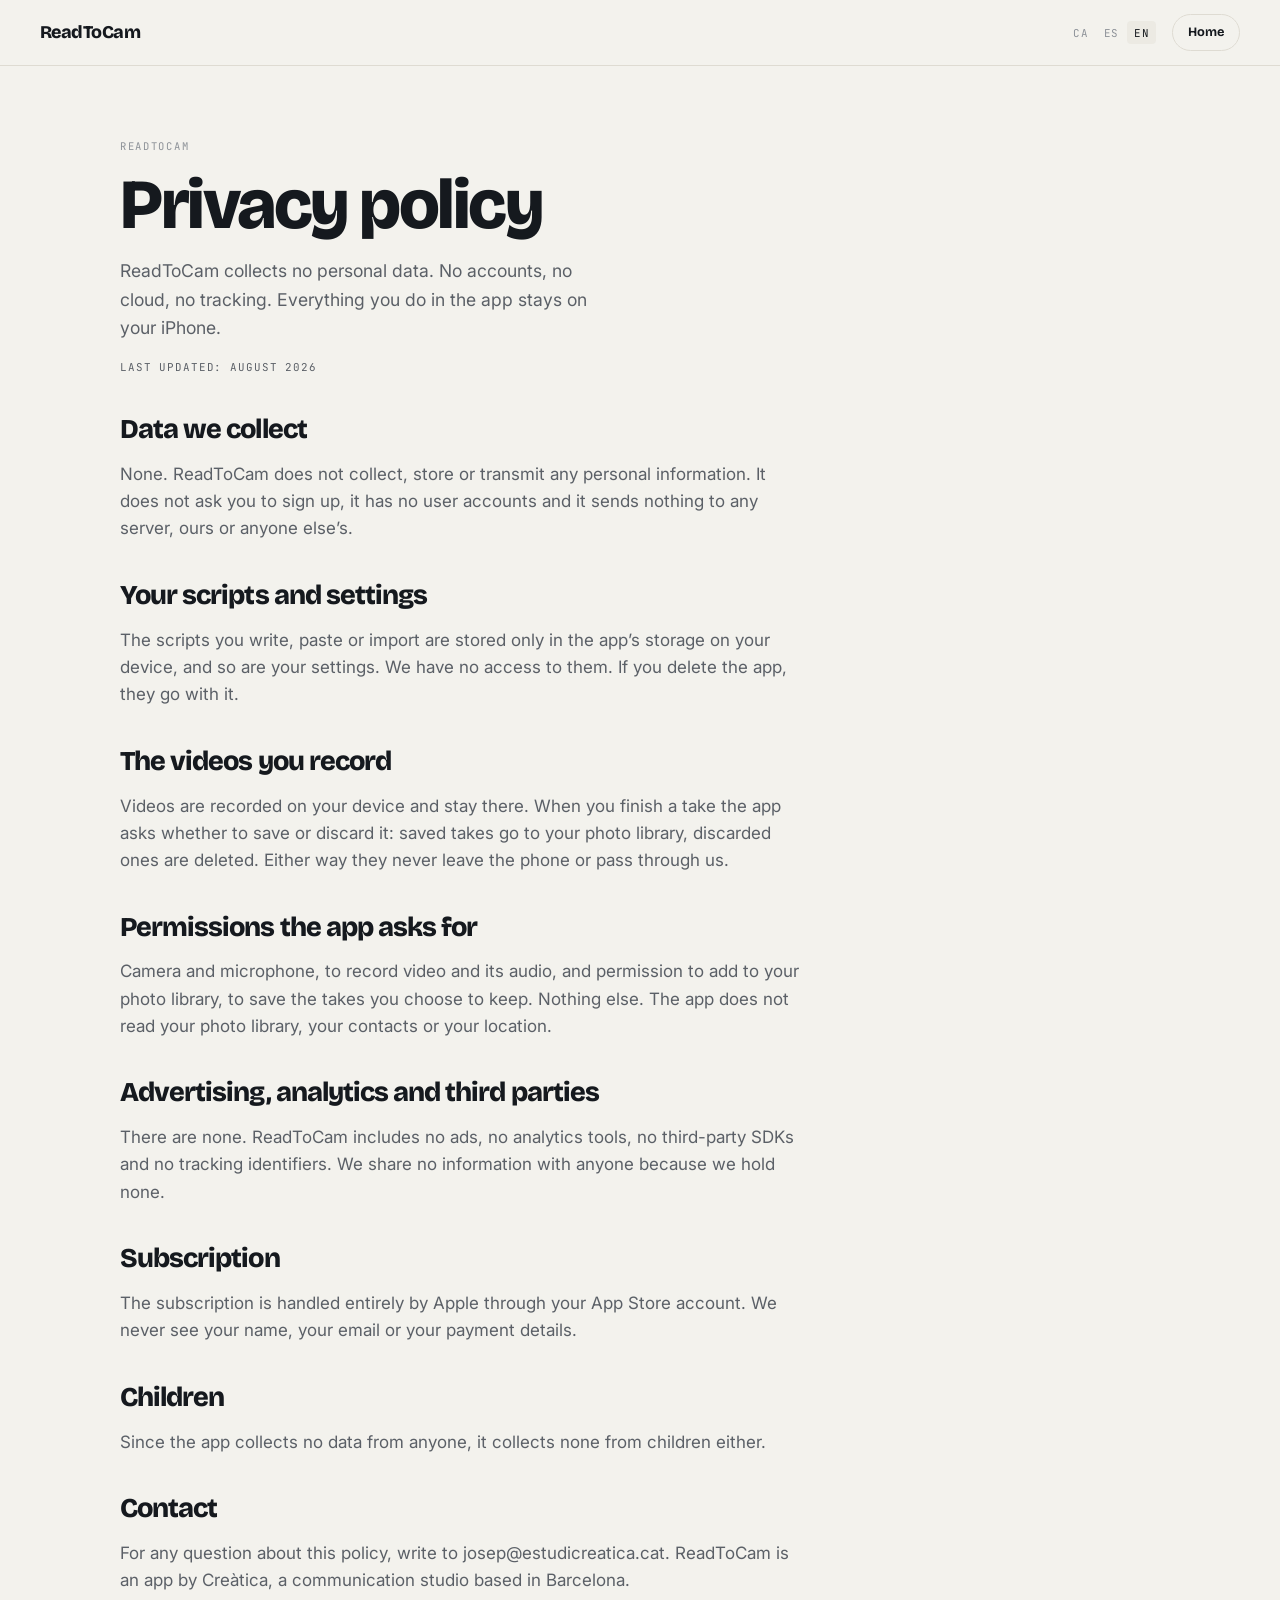
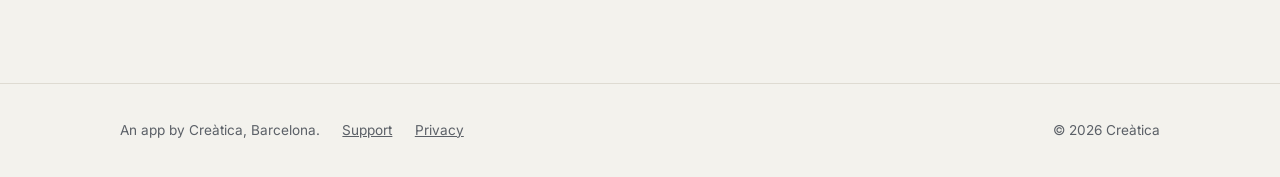
==== privacy.html @ 71de91f3 "Web comercial de ReadToCam Lloc estàtic sense build: portada, suport i privadesa, en anglès, català " ====
<!DOCTYPE html>
<html lang="en">
<head>
<meta charset="utf-8">
<meta name="viewport" content="width=device-width, initial-scale=1">
<title>ReadToCam — Privacy policy</title>
<meta name="description" content="ReadToCam collects no personal data. No accounts, no cloud, no tracking.">
<link rel="preconnect" href="https://fonts.googleapis.com">
<link rel="preconnect" href="https://fonts.gstatic.com" crossorigin>
<link href="https://fonts.googleapis.com/css2?family=Bricolage+Grotesque:opsz,wght@12..96,700;12..96,800&family=Inter:wght@400;600&family=JetBrains+Mono:wght@400;500&display=swap" rel="stylesheet">
<link rel="stylesheet" href="css/style.css">
</head>
<body>

<nav class="nav">
  <a class="brand" href="index.html">ReadToCam</a>
  <div class="langs">
    <button class="lang" data-lang="ca" aria-pressed="false">CA</button>
    <button class="lang" data-lang="es" aria-pressed="false">ES</button>
    <button class="lang" data-lang="en" aria-pressed="true">EN</button>
  </div>
  <a class="btn btn--sm btn--ghost" href="index.html" data-i18n="foot.home">Home</a>
</nav>

<section class="doc">
  <div class="wrap">
    <span class="eyebrow" data-i18n="pri.eyebrow">ReadToCam</span>
    <h1 data-i18n="pri.title">Privacy policy</h1>
    <p class="lede" data-i18n="pri.lede">ReadToCam collects no personal data.</p>
    <p class="terms" data-i18n="pri.updated">Last updated: August 2026</p>

    <h2 data-i18n="pri.s1.t">Section 1</h2>
    <p data-i18n="pri.s1.b">Body 1</p>
    <h2 data-i18n="pri.s2.t">Section 2</h2>
    <p data-i18n="pri.s2.b">Body 2</p>
    <h2 data-i18n="pri.s3.t">Section 3</h2>
    <p data-i18n="pri.s3.b">Body 3</p>
    <h2 data-i18n="pri.s4.t">Section 4</h2>
    <p data-i18n="pri.s4.b">Body 4</p>
    <h2 data-i18n="pri.s5.t">Section 5</h2>
    <p data-i18n="pri.s5.b">Body 5</p>
    <h2 data-i18n="pri.s6.t">Section 6</h2>
    <p data-i18n="pri.s6.b">Body 6</p>
    <h2 data-i18n="pri.s7.t">Section 7</h2>
    <p data-i18n="pri.s7.b">Body 7</p>
    <h2 data-i18n="pri.s8.t">Section 8</h2>
    <p data-i18n="pri.s8.b">Body 8</p>
  </div>
</section>

<footer>
  <div class="wrap foot">
    <span data-i18n="foot.made">An app by Creàtica, Barcelona.</span>
    <a href="support.html" data-i18n="foot.support">Support</a>
    <a href="privacy.html" data-i18n="foot.privacy">Privacy</a>
    <span class="sep">© 2026 Creàtica</span>
  </div>
</footer>

<script src="js/i18n.js"></script>
</body>
</html>
---- css/style.css ----
/* ReadToCam — paper clar, tinta fosca, un sol accent lima.
   La franja fosca queda només a la pantalla del telèfon i al bloc de
   privadesa: el que ha de brillar és l'app, no la pàgina. */

:root {
  --paper: #f3f2ed;
  --paper-2: #eceae3;
  --ink: #15191e;
  --ink-soft: #5b6067;
  --ink-faint: #8d9298;
  --lime: #c6f24a;
  --lime-deep: #8fae2a;
  --rule: #dedbd2;
  --dark: #15191e;

  --display: "Bricolage Grotesque", "Helvetica Neue", Arial, sans-serif;
  --body: "Inter", -apple-system, BlinkMacSystemFont, "Helvetica Neue", Arial, sans-serif;
  --mono: "JetBrains Mono", ui-monospace, SFMono-Regular, Menlo, monospace;

  --measure: 62ch;
  --pad: clamp(1.15rem, 5vw, 2.5rem);
}

* { box-sizing: border-box; }

html { scroll-behavior: smooth; }
@media (prefers-reduced-motion: reduce) {
  html { scroll-behavior: auto; }
  *, *::before, *::after { animation-duration: .001ms !important; transition-duration: .001ms !important; }
}

body {
  margin: 0;
  background: var(--paper);
  color: var(--ink);
  font-family: var(--body);
  font-size: 17px;
  line-height: 1.6;
  -webkit-font-smoothing: antialiased;
}

.wrap { max-width: 1120px; margin: 0 auto; padding-inline: var(--pad); }

/* ---------- capçalera ---------- */

.nav {
  position: sticky; top: 0; z-index: 20;
  display: flex; align-items: center; gap: 1rem;
  padding: .85rem var(--pad);
  background: color-mix(in srgb, var(--paper) 88%, transparent);
  backdrop-filter: blur(10px);
  border-bottom: 1px solid var(--rule);
}
.brand {
  font-family: var(--display);
  font-weight: 800; font-size: 1.12rem; letter-spacing: -.03em;
  color: var(--ink); text-decoration: none; margin-right: auto;
}
.langs { display: flex; align-items: center; gap: .1rem; }
.lang {
  font-family: var(--mono); font-size: .68rem; letter-spacing: .06em;
  text-transform: uppercase; background: none; border: 0; cursor: pointer;
  color: var(--ink-faint); padding: .3rem .42rem; border-radius: 4px;
}
.lang[aria-pressed="true"] { color: var(--ink); background: var(--paper-2); }

/* ---------- botons ---------- */

.btn {
  display: inline-flex; align-items: center; gap: .5rem;
  font-family: var(--display); font-weight: 700; font-size: .95rem;
  letter-spacing: -.01em; text-decoration: none;
  padding: .72rem 1.25rem; border-radius: 999px;
  background: var(--lime); color: var(--ink);
  border: 1px solid color-mix(in srgb, var(--lime) 70%, var(--ink));
  transition: transform .15s ease, box-shadow .15s ease;
}
.btn:hover { transform: translateY(-1px); box-shadow: 0 6px 18px rgba(21,25,30,.14); }
.btn--sm { font-size: .8rem; padding: .48rem .95rem; }
.btn--ghost { background: transparent; border-color: var(--rule); }

a { color: var(--ink); }
a:focus-visible, button:focus-visible {
  outline: 2px solid var(--lime-deep); outline-offset: 3px; border-radius: 4px;
}

/* ---------- tipografia ---------- */

h1, h2, h3 { font-family: var(--display); letter-spacing: -.035em; text-wrap: balance; margin: 0; }
h1 { font-size: clamp(2.5rem, 7.5vw, 4.4rem); line-height: .98; font-weight: 800; }
h2 { font-size: clamp(1.75rem, 4.4vw, 2.9rem); line-height: 1.06; font-weight: 800; }
h3 { font-size: 1.06rem; line-height: 1.3; font-weight: 700; letter-spacing: -.015em; }

.eyebrow {
  font-family: var(--mono); font-size: .66rem; letter-spacing: .16em;
  text-transform: uppercase; color: var(--ink-faint);
  display: block; margin-bottom: 1rem;
}
.lede { font-size: 1.1rem; color: var(--ink-soft); max-width: 46ch; }
p { max-width: var(--measure); }

section { padding-block: clamp(3.5rem, 9vw, 7rem); }
.section-alt { background: var(--paper-2); }
.hr { height: 1px; background: var(--rule); border: 0; margin: 0; }

/* ---------- portada ---------- */

.hero { padding-top: clamp(2.5rem, 6vw, 4.5rem); }
.hero-grid { display: grid; gap: clamp(2rem, 5vw, 3.5rem); align-items: center; }
@media (min-width: 900px) { .hero-grid { grid-template-columns: 1fr .82fr; } }

.hero p.lede { margin: 1.15rem 0 1.9rem; }
.hero-cta { display: flex; flex-wrap: wrap; align-items: center; gap: .9rem; }
.terms {
  font-family: var(--mono); font-size: .68rem; letter-spacing: .08em;
  text-transform: uppercase; color: var(--ink-faint); margin-top: 1.1rem;
}
.terms span + span::before { content: " / "; opacity: .5; }

/* ---------- el telèfon amb el prompter viu ---------- */

.stage {
  background: var(--lime);
  border-radius: 26px;
  padding: clamp(1.5rem, 4vw, 2.6rem);
  display: grid; place-items: center;
}
.phone {
  width: min(270px, 74vw); aspect-ratio: 9 / 19.5;
  /* Imatge de càmera de debò al darrere: sense ella la meitat de baix del
     telèfon quedava negra i morta, i el que es ven és justament que hi ha
     una càmera funcionant sota el text. */
  background: var(--dark) url("../assets/phone-bg.jpg") center 60% / cover no-repeat;
  border-radius: 34px;
  border: 5px solid #0b0e11;
  position: relative; overflow: hidden;
  box-shadow: 0 22px 50px rgba(21,25,30,.28);
}
.notch {
  position: absolute; top: 9px; left: 50%; transform: translateX(-50%);
  width: 30%; height: 20px; background: #0b0e11; border-radius: 999px; z-index: 3;
}
.prompter {
  position: absolute; inset: 40px 10px auto 10px; height: 46%;
  background: rgba(0,0,0,.55); border-radius: 13px; overflow: hidden;
}
.prompter-track { position: absolute; inset-inline: 12px; top: 0; will-change: transform; }
.prompter-track p {
  margin: 0 0 .55em; max-width: none;
  font-family: var(--body); font-weight: 600;
  font-size: .78rem; line-height: 1.35; color: #fff;
}
.readline {
  position: absolute; left: 0; right: 0; top: 38%;
  height: 1px; background: rgba(198,242,74,.55);
}
.readline::before, .readline::after {
  content: ""; position: absolute; top: -4px;
  border-block: 4px solid transparent;
}
.readline::before { left: 0; border-left: 6px solid var(--lime); }
.readline::after { right: 0; border-right: 6px solid var(--lime); }

.phone-bottom {
  position: absolute; left: 0; right: 0; bottom: 14px;
  display: grid; place-items: center; gap: 10px;
}
.speed {
  width: 74%; height: 5px; border-radius: 999px;
  background: rgba(255,255,255,.22); position: relative;
}
.speed::after {
  content: ""; position: absolute; inset: 0 62% 0 0;
  background: var(--lime); border-radius: 999px;
}
.rec {
  width: 44px; height: 44px; border-radius: 50%;
  background: #ff4d43; border: 3px solid #fff;
}
.phone-time {
  position: absolute; top: 14px; left: 14px; z-index: 4;
  font-family: var(--mono); font-size: .58rem; color: rgba(255,255,255,.85);
}

/* ---------- cites del problema ---------- */

.quotes { display: grid; gap: 0; border-top: 1px solid var(--rule); margin-top: 2.2rem; }
@media (min-width: 720px) { .quotes { grid-template-columns: 1fr 1fr; } }
.quote {
  padding: 1.15rem 1.3rem 1.15rem 0;
  border-bottom: 1px solid var(--rule);
  color: var(--ink-soft); font-size: .97rem;
}
@media (min-width: 720px) { .quote:nth-child(even) { padding-left: 1.6rem; } }
.verdict { font-family: var(--display); font-weight: 700; font-size: 1.3rem; margin-top: 2rem; }

/* ---------- funcions ---------- */

.features { display: grid; gap: clamp(2rem, 5vw, 3rem); }
@media (min-width: 860px) { .features { grid-template-columns: repeat(2, 1fr); } }

.feature { display: grid; gap: 1rem; align-content: start; }
.feature-num {
  font-family: var(--mono); font-size: .66rem; letter-spacing: .14em;
  color: var(--lime-deep);
}
.feature p { color: var(--ink-soft); margin: 0; }

.shot {
  display: block; width: 100%; height: auto; border-radius: 16px;
  border: 1px solid var(--rule); background: var(--dark);
}
.shot--tall { max-width: 300px; }

.gallery { display: grid; gap: 1.2rem; margin-top: 2.5rem; }
@media (min-width: 720px) { .gallery { grid-template-columns: repeat(3, 1fr); } }

/* ---------- privadesa, en fosc ---------- */

.dark { background: var(--dark); color: #f3f2ed; }
.dark h2 { color: #fff; }
.dark p { color: #b6bcc3; }
.dark .eyebrow { color: var(--lime); }
.privacy-list { display: grid; gap: .85rem; margin-top: 1.8rem; padding: 0; list-style: none; }
@media (min-width: 720px) { .privacy-list { grid-template-columns: repeat(3, 1fr); } }
.privacy-list li {
  font-family: var(--display); font-weight: 700; font-size: 1rem;
  border-top: 1px solid rgba(255,255,255,.16); padding-top: .85rem;
}
.privacy-list li span { display: block; font-family: var(--body); font-weight: 400; font-size: .88rem; color: #9aa1a9; margin-top: .3rem; }

/* ---------- tancament i peu ---------- */

.close { text-align: center; }
.close h2 { margin-bottom: 1.2rem; }
.close .hero-cta { justify-content: center; }
.close .terms { text-align: center; }

footer { border-top: 1px solid var(--rule); padding-block: 2.2rem; }
.foot {
  display: flex; flex-wrap: wrap; gap: .6rem 1.4rem; align-items: center;
  font-size: .85rem; color: var(--ink-soft);
}
.foot a { color: var(--ink-soft); }
.foot .sep { margin-left: auto; }

/* ---------- pàgines de text ---------- */

.doc { padding-block: clamp(2.5rem, 6vw, 4.5rem); }
.doc h2 { font-size: clamp(1.3rem, 3vw, 1.7rem); margin-top: 2.4rem; margin-bottom: .5rem; }
.doc p { color: var(--ink-soft); }
.faq { border-top: 1px solid var(--rule); margin-top: 2rem; }
.faq details { border-bottom: 1px solid var(--rule); }
.faq summary {
  cursor: pointer; list-style: none; padding: 1.05rem 0;
  font-family: var(--display); font-weight: 700; font-size: 1rem;
  display: flex; gap: 1rem; align-items: baseline;
}
.faq summary::-webkit-details-marker { display: none; }
.faq summary::after { content: "+"; margin-left: auto; color: var(--lime-deep); font-family: var(--mono); }
.faq details[open] summary::after { content: "–"; }
.faq details p { margin: 0 0 1.15rem; }
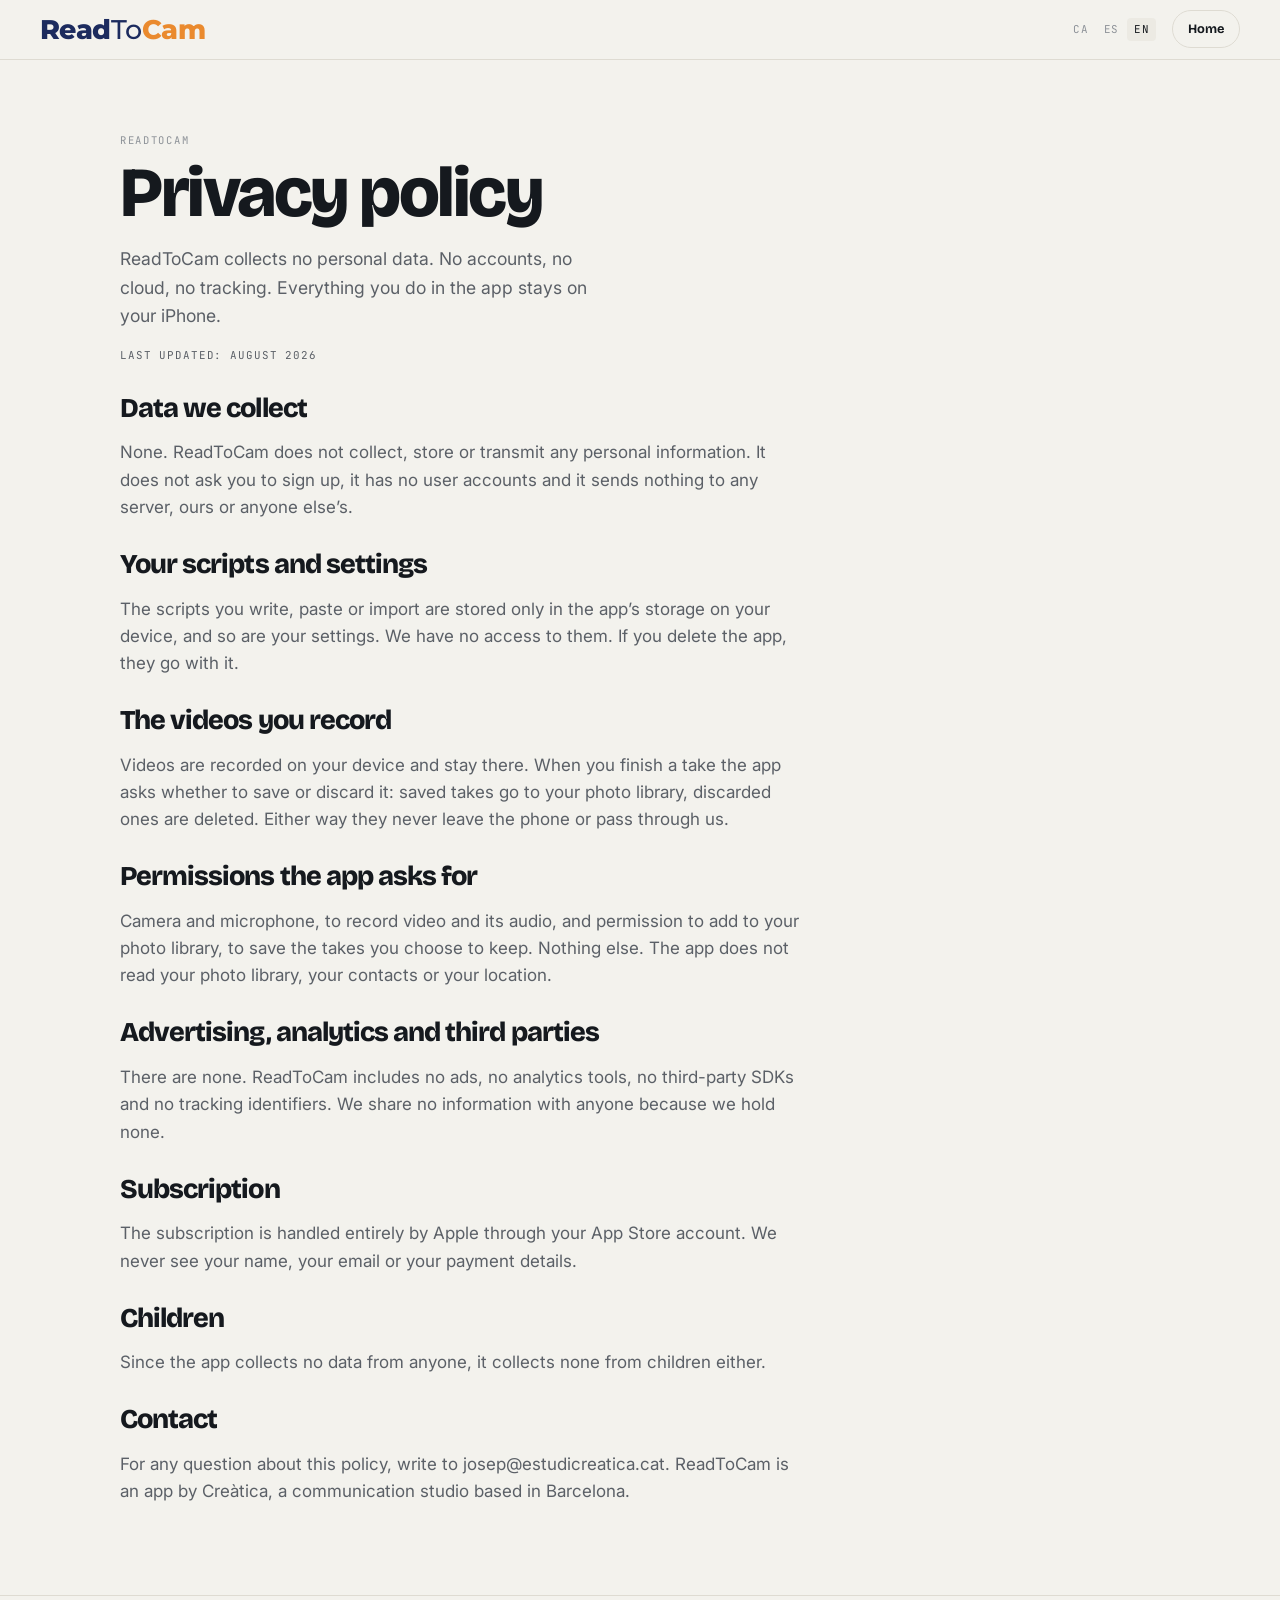
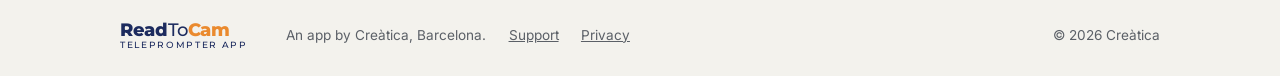
==== commit 550aa73b: "Logotip amb tipografia real Read en negreta, To en pes mitjà i Cam en taronja, amb Montserrat, segui" ====
--- a/privacy.html
+++ b/privacy.html
@@ -7,13 +7,16 @@
 <meta name="description" content="ReadToCam collects no personal data. No accounts, no cloud, no tracking.">
 <link rel="preconnect" href="https://fonts.googleapis.com">
 <link rel="preconnect" href="https://fonts.gstatic.com" crossorigin>
-<link href="https://fonts.googleapis.com/css2?family=Bricolage+Grotesque:opsz,wght@12..96,700;12..96,800&family=Inter:wght@400;600&family=JetBrains+Mono:wght@400;500&display=swap" rel="stylesheet">
+<link href="https://fonts.googleapis.com/css2?family=Bricolage+Grotesque:opsz,wght@12..96,700;12..96,800&family=Inter:wght@400;600&family=JetBrains+Mono:wght@400;500&family=Montserrat:wght@500;800&display=swap" rel="stylesheet">
 <link rel="stylesheet" href="css/style.css">
 </head>
 <body>
 
 <nav class="nav">
-  <a class="brand" href="index.html">ReadToCam</a>
+  <a class="brand" href="index.html" aria-label="ReadToCam">
+    <span class="logo"><b>Read</b><i>To</i><em>Cam</em></span>
+    <span class="logo-tag">Teleprompter app</span>
+  </a>
   <div class="langs">
     <button class="lang" data-lang="ca" aria-pressed="false">CA</button>
     <button class="lang" data-lang="es" aria-pressed="false">ES</button>
@@ -50,6 +53,10 @@
 
 <footer>
   <div class="wrap foot">
+    <a class="brand" href="index.html" aria-label="ReadToCam">
+      <span class="logo"><b>Read</b><i>To</i><em>Cam</em></span>
+      <span class="logo-tag">Teleprompter app</span>
+    </a>
     <span data-i18n="foot.made">An app by Creàtica, Barcelona.</span>
     <a href="support.html" data-i18n="foot.support">Support</a>
     <a href="privacy.html" data-i18n="foot.privacy">Privacy</a>
--- a/css/style.css
+++ b/css/style.css
@@ -13,6 +13,11 @@
   --rule: #dedbd2;
   --dark: #15191e;
 
+  /* Colors de la marca. Van a part de la paleta de la pàgina perquè el
+     logotip ve donat i la resta no: canviar-los és tocar aquestes dues línies. */
+  --logo-ink: #1c2b5e;
+  --logo-accent: #ea8a2e;
+
   --display: "Bricolage Grotesque", "Helvetica Neue", Arial, sans-serif;
   --body: "Inter", -apple-system, BlinkMacSystemFont, "Helvetica Neue", Arial, sans-serif;
   --mono: "JetBrains Mono", ui-monospace, SFMono-Regular, Menlo, monospace;
@@ -46,16 +51,35 @@
 .nav {
   position: sticky; top: 0; z-index: 20;
   display: flex; align-items: center; gap: 1rem;
-  padding: .85rem var(--pad);
+  padding: .65rem var(--pad);
   background: color-mix(in srgb, var(--paper) 88%, transparent);
   backdrop-filter: blur(10px);
   border-bottom: 1px solid var(--rule);
 }
 .brand {
-  font-family: var(--display);
-  font-weight: 800; font-size: 1.12rem; letter-spacing: -.03em;
-  color: var(--ink); text-decoration: none; margin-right: auto;
-}
+  text-decoration: none; margin-right: auto;
+  display: grid; gap: .1rem; line-height: 1;
+}
+.logo {
+  font-family: "Montserrat", var(--display);
+  font-size: clamp(1.35rem, 3.4vw, 1.7rem);
+  letter-spacing: -.02em; line-height: 1;
+  color: var(--logo-ink);
+}
+.logo b  { font-weight: 800; font-style: normal; }
+.logo i  { font-weight: 500; font-style: normal; }
+.logo em { font-weight: 800; font-style: normal; color: var(--logo-accent); }
+.logo-tag {
+  font-family: "Montserrat", var(--display);
+  font-weight: 500; font-size: .52em;
+  letter-spacing: .19em; text-transform: uppercase;
+  color: var(--logo-ink);
+  /* A la barra no hi cap sense inflar-la; a peu de pàgina sí. */
+  display: none;
+}
+.foot .logo { font-size: 1.15rem; }
+.foot .logo-tag { display: block; font-size: .55rem; }
+.foot .brand { margin-right: 1rem; }
 .langs { display: flex; align-items: center; gap: .1rem; }
 .lang {
   font-family: var(--mono); font-size: .68rem; letter-spacing: .06em;
@@ -94,26 +118,26 @@
 .eyebrow {
   font-family: var(--mono); font-size: .66rem; letter-spacing: .16em;
   text-transform: uppercase; color: var(--ink-faint);
-  display: block; margin-bottom: 1rem;
+  display: block; margin-bottom: .65rem;
 }
 .lede { font-size: 1.1rem; color: var(--ink-soft); max-width: 46ch; }
 p { max-width: var(--measure); }
 
-section { padding-block: clamp(3.5rem, 9vw, 7rem); }
+section { padding-block: clamp(2.4rem, 5.5vw, 4.2rem); }
 .section-alt { background: var(--paper-2); }
 .hr { height: 1px; background: var(--rule); border: 0; margin: 0; }
 
 /* ---------- portada ---------- */
 
-.hero { padding-top: clamp(2.5rem, 6vw, 4.5rem); }
-.hero-grid { display: grid; gap: clamp(2rem, 5vw, 3.5rem); align-items: center; }
+.hero { padding-top: clamp(2rem, 4vw, 3rem); }
+.hero-grid { display: grid; gap: clamp(1.6rem, 3.5vw, 2.6rem); align-items: center; }
 @media (min-width: 900px) { .hero-grid { grid-template-columns: 1fr .82fr; } }
 
-.hero p.lede { margin: 1.15rem 0 1.9rem; }
+.hero p.lede { margin: .9rem 0 1.4rem; }
 .hero-cta { display: flex; flex-wrap: wrap; align-items: center; gap: .9rem; }
 .terms {
   font-family: var(--mono); font-size: .68rem; letter-spacing: .08em;
-  text-transform: uppercase; color: var(--ink-faint); margin-top: 1.1rem;
+  text-transform: uppercase; color: var(--ink-faint); margin-top: .8rem;
 }
 .terms span + span::before { content: " / "; opacity: .5; }
 
@@ -184,22 +208,22 @@
 
 /* ---------- cites del problema ---------- */
 
-.quotes { display: grid; gap: 0; border-top: 1px solid var(--rule); margin-top: 2.2rem; }
+.quotes { display: grid; gap: 0; border-top: 1px solid var(--rule); margin-top: 1.5rem; }
 @media (min-width: 720px) { .quotes { grid-template-columns: 1fr 1fr; } }
 .quote {
-  padding: 1.15rem 1.3rem 1.15rem 0;
+  padding: .8rem 1.3rem .8rem 0;
   border-bottom: 1px solid var(--rule);
   color: var(--ink-soft); font-size: .97rem;
 }
 @media (min-width: 720px) { .quote:nth-child(even) { padding-left: 1.6rem; } }
-.verdict { font-family: var(--display); font-weight: 700; font-size: 1.3rem; margin-top: 2rem; }
+.verdict { font-family: var(--display); font-weight: 700; font-size: 1.3rem; margin-top: 1.4rem; }
 
 /* ---------- funcions ---------- */
 
-.features { display: grid; gap: clamp(2rem, 5vw, 3rem); }
+.features { display: grid; gap: clamp(1.5rem, 3.2vw, 2.4rem); }
 @media (min-width: 860px) { .features { grid-template-columns: repeat(2, 1fr); } }
 
-.feature { display: grid; gap: 1rem; align-content: start; }
+.feature { display: grid; gap: .65rem; align-content: start; }
 .feature-num {
   font-family: var(--mono); font-size: .66rem; letter-spacing: .14em;
   color: var(--lime-deep);
@@ -210,9 +234,9 @@
   display: block; width: 100%; height: auto; border-radius: 16px;
   border: 1px solid var(--rule); background: var(--dark);
 }
-.shot--tall { max-width: 300px; }
-
-.gallery { display: grid; gap: 1.2rem; margin-top: 2.5rem; }
+.shot--tall { max-width: 232px; margin-top: .4rem; }
+
+.gallery { display: grid; gap: 1.2rem; margin-top: 1.8rem; }
 @media (min-width: 720px) { .gallery { grid-template-columns: repeat(3, 1fr); } }
 
 /* ---------- privadesa, en fosc ---------- */
@@ -221,7 +245,7 @@
 .dark h2 { color: #fff; }
 .dark p { color: #b6bcc3; }
 .dark .eyebrow { color: var(--lime); }
-.privacy-list { display: grid; gap: .85rem; margin-top: 1.8rem; padding: 0; list-style: none; }
+.privacy-list { display: grid; gap: .85rem; margin-top: 1.3rem; padding: 0; list-style: none; }
 @media (min-width: 720px) { .privacy-list { grid-template-columns: repeat(3, 1fr); } }
 .privacy-list li {
   font-family: var(--display); font-weight: 700; font-size: 1rem;
@@ -236,7 +260,7 @@
 .close .hero-cta { justify-content: center; }
 .close .terms { text-align: center; }
 
-footer { border-top: 1px solid var(--rule); padding-block: 2.2rem; }
+footer { border-top: 1px solid var(--rule); padding-block: 1.6rem; }
 .foot {
   display: flex; flex-wrap: wrap; gap: .6rem 1.4rem; align-items: center;
   font-size: .85rem; color: var(--ink-soft);
@@ -247,12 +271,12 @@
 /* ---------- pàgines de text ---------- */
 
 .doc { padding-block: clamp(2.5rem, 6vw, 4.5rem); }
-.doc h2 { font-size: clamp(1.3rem, 3vw, 1.7rem); margin-top: 2.4rem; margin-bottom: .5rem; }
+.doc h2 { font-size: clamp(1.3rem, 3vw, 1.7rem); margin-top: 1.8rem; margin-bottom: .4rem; }
 .doc p { color: var(--ink-soft); }
 .faq { border-top: 1px solid var(--rule); margin-top: 2rem; }
 .faq details { border-bottom: 1px solid var(--rule); }
 .faq summary {
-  cursor: pointer; list-style: none; padding: 1.05rem 0;
+  cursor: pointer; list-style: none; padding: .85rem 0;
   font-family: var(--display); font-weight: 700; font-size: 1rem;
   display: flex; gap: 1rem; align-items: baseline;
 }
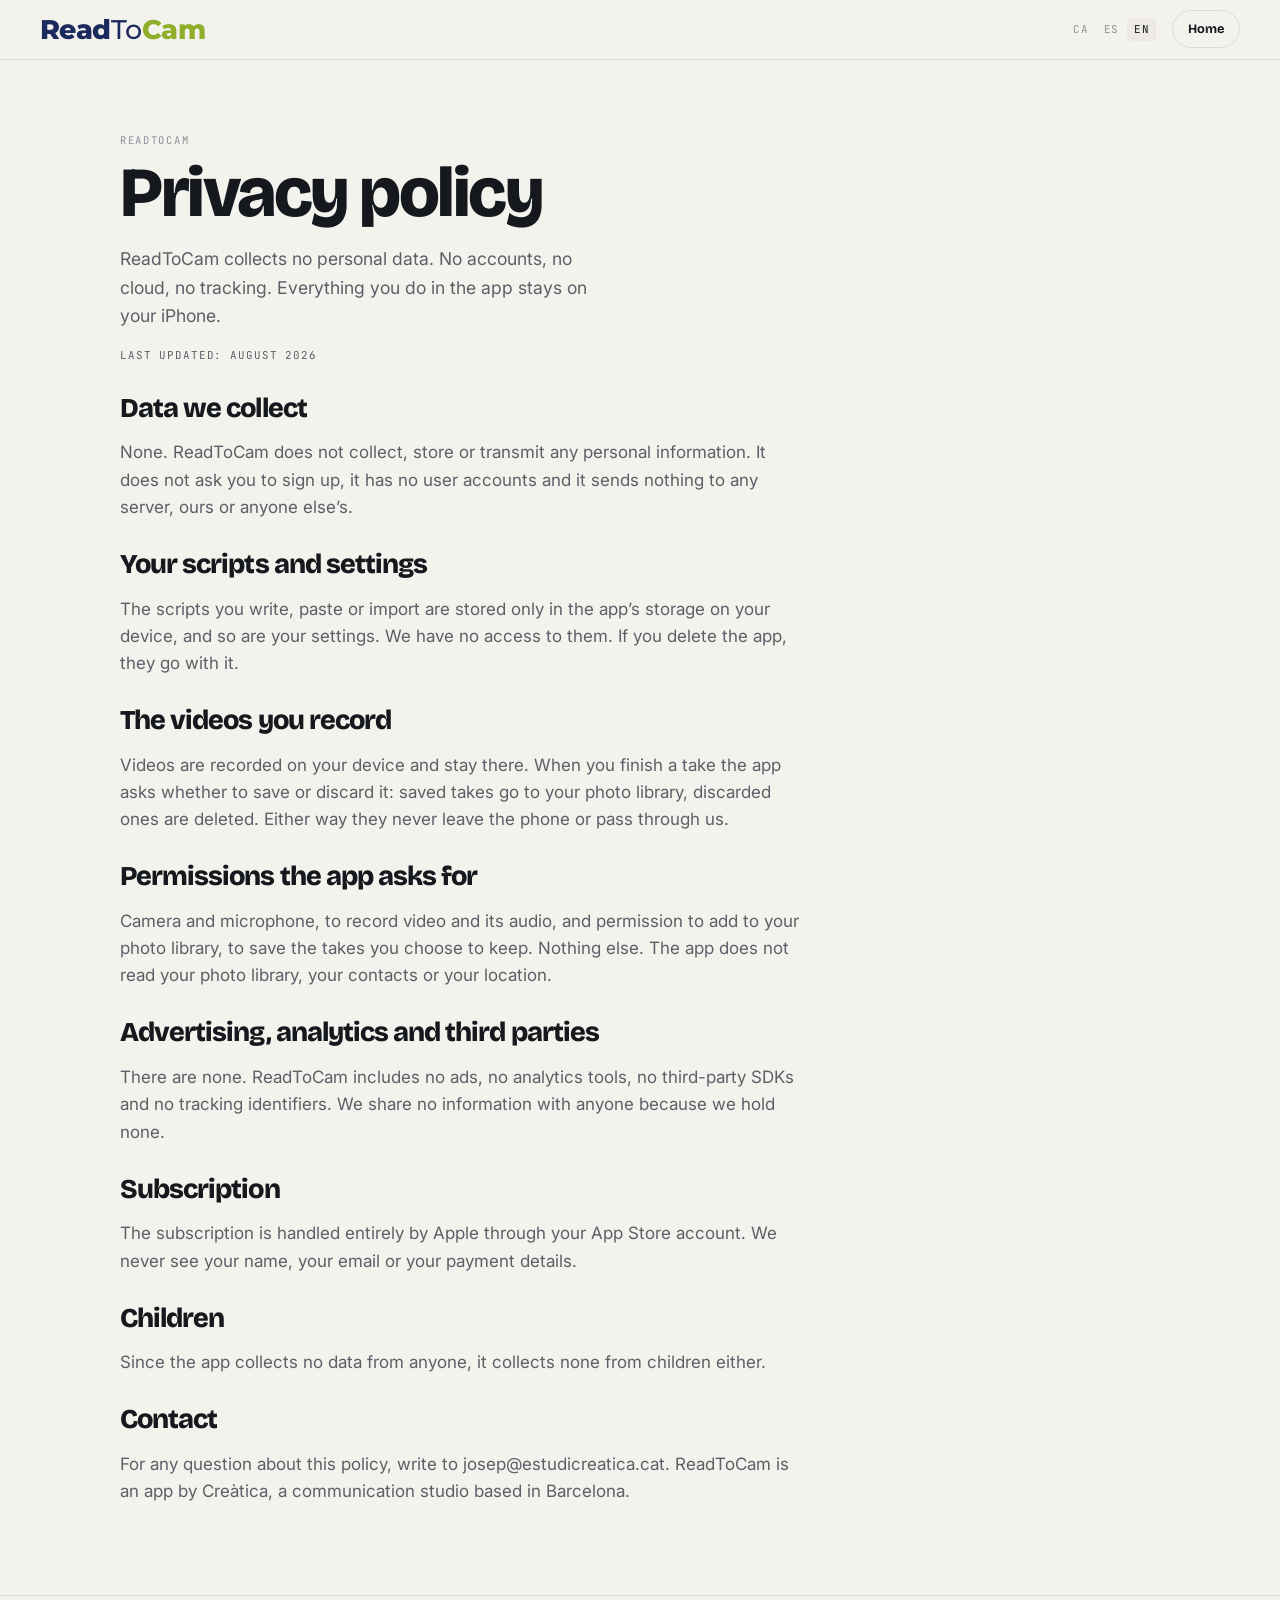
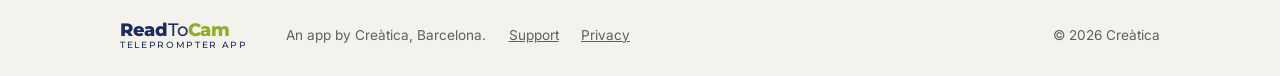
==== commit 62143c8f: "Domini propi: readtocam.app Favicon i icona d'inici (les de l'app, redibuixades per a mida de pestan" ====
--- a/privacy.html
+++ b/privacy.html
@@ -5,9 +5,12 @@
 <meta name="viewport" content="width=device-width, initial-scale=1">
 <title>ReadToCam — Privacy policy</title>
 <meta name="description" content="ReadToCam collects no personal data. No accounts, no cloud, no tracking.">
+<link rel="canonical" href="https://readtocam.app/privacy.html">
+<link rel="icon" href="/assets/icon.svg" type="image/svg+xml">
+<link rel="apple-touch-icon" href="/assets/apple-touch-icon.png">
 <link rel="preconnect" href="https://fonts.googleapis.com">
 <link rel="preconnect" href="https://fonts.gstatic.com" crossorigin>
-<link href="https://fonts.googleapis.com/css2?family=Bricolage+Grotesque:opsz,wght@12..96,700;12..96,800&family=Inter:wght@400;600&family=JetBrains+Mono:wght@400;500&family=Montserrat:wght@500;800&display=swap" rel="stylesheet">
+<link href="https://fonts.googleapis.com/css2?family=Bricolage+Grotesque:opsz,wght@12..96,700;12..96,800&family=Inter:wght@400;600&family=JetBrains+Mono:wght@400;500&family=Montserrat:wght@500;800&family=Nunito:wght@600&display=swap" rel="stylesheet">
 <link rel="stylesheet" href="css/style.css">
 </head>
 <body>
--- a/css/style.css
+++ b/css/style.css
@@ -13,10 +13,11 @@
   --rule: #dedbd2;
   --dark: #15191e;
 
-  /* Colors de la marca. Van a part de la paleta de la pàgina perquè el
-     logotip ve donat i la resta no: canviar-los és tocar aquestes dues línies. */
+  /* Colors de la marca. El "Cam" agafa el lima de la pàgina en la versió
+     fosca, no el clar: sobre el paper el lima clar es queda en 1,16:1 i la
+     paraula desapareix. Aquest es llegeix com el taronja que hi havia abans. */
   --logo-ink: #1c2b5e;
-  --logo-accent: #ea8a2e;
+  --logo-accent: var(--lime-deep);
 
   --display: "Bricolage Grotesque", "Helvetica Neue", Arial, sans-serif;
   --body: "Inter", -apple-system, BlinkMacSystemFont, "Helvetica Neue", Arial, sans-serif;
@@ -133,15 +134,80 @@
 .hero-grid { display: grid; gap: clamp(1.6rem, 3.5vw, 2.6rem); align-items: center; }
 @media (min-width: 900px) { .hero-grid { grid-template-columns: 1fr .82fr; } }
 
+/* Tres afirmacions paral·leles, una per línia. La mida la marca la més
+   llarga en els tres idiomes ("Just read and record.") dins la columna, que
+   al voltant dels 900 px és quan es queda més estreta. */
+.claim span { display: block; }
+.hero .claim { font-size: clamp(2.1rem, 5vw, 3.6rem); }
+.hero .claim + .hero-cta { margin-top: 1.6rem; }
 .hero p.lede { margin: .9rem 0 1.4rem; }
 .hero-cta { display: flex; flex-wrap: wrap; align-items: center; gap: .9rem; }
+
+/* El distintiu oficial d'Apple, tal com el donen ells: no es pot redibuixar
+   ni recolorir. Va a 50 px d'alt, per sobre del mínim de 40 que demanen, i
+   l'aire que té a sobre i a sota (26 i 17 px) passa de llarg el 10% de
+   l'alçada que exigeixen de marge.
+
+   L'amplada varia amb l'idioma —el català és el més ample— així que mana
+   l'alçada i l'amplada s'ajusta sola. El farciment amb marge negatiu només
+   eixampla la zona clicable sense moure res de lloc. */
+.badge { display: inline-block; line-height: 0; padding: 5px; margin: -5px; }
+.badge img { height: 50px; width: auto; display: block; }
+.badge:hover img { opacity: .88; }
+
+/* Les condicions econòmiques van just sota del botó i a mida de lectura:
+   abans eren una nota en versaletes al peu del bloc i ningú no les veia. */
+.price {
+  display: flex; flex-wrap: wrap; align-items: baseline; gap: .55rem;
+  margin: 1.05rem 0 0; font-size: 1.05rem;
+}
+/* Destaca per mida i pes, no per decoració: el botó ja és lima ple i una
+   segona taca de color al costat es barallaria amb ell. */
+.price b {
+  font-family: var(--display); font-weight: 800; letter-spacing: -.025em;
+  color: var(--ink); font-size: 1.45rem; line-height: 1.1;
+}
+.price span { color: var(--ink-soft); }
+
+/* El missatge que abans obria la pàgina. Ara va després de la portada, sol,
+   amb prou aire perquè es llegeixi com una afirmació i no com un titolet. */
+.hero-2 { padding-block: clamp(2.6rem, 6vw, 4.6rem); }
+.hero-2 h2 { max-width: 18ch; }
+.hero-2 .lede { margin-top: 1rem; }
+/* Una banda ampla, no una segona columna: el hero de dalt ja és text a
+   l'esquerra i telèfon a la dreta, i repetir-ho aquí quedava monòton. */
+.in-use {
+  position: relative; margin: clamp(1.6rem, 3.5vw, 2.4rem) 0 0;
+  border-radius: 20px; overflow: hidden; line-height: 0;
+}
+.in-use video { display: block; width: 100%; height: auto; }
+
+/* Arrenca sense so perquè ningú no vol que una pàgina li parli sense
+   demanar-ho, però la model llegeix el guió en veu alta i qui vulgui
+   sentir-ho ha de poder. */
+.sound {
+  position: absolute; right: 14px; bottom: 14px;
+  width: 40px; height: 40px; padding: 0; border: 0; cursor: pointer;
+  border-radius: 999px; background: rgba(21,25,30,.55); color: #fff;
+  display: grid; place-items: center; backdrop-filter: blur(6px);
+  transition: background .15s ease;
+}
+.sound:hover { background: rgba(21,25,30,.75); }
+.sound svg { width: 20px; height: 20px; fill: currentColor; }
+.sound .on { display: none; }
+.sound[aria-pressed="true"] .on  { display: block; }
+.sound[aria-pressed="true"] .off { display: none; }
+
 .terms {
   font-family: var(--mono); font-size: .68rem; letter-spacing: .08em;
   text-transform: uppercase; color: var(--ink-faint); margin-top: .8rem;
 }
 .terms span + span::before { content: " / "; opacity: .5; }
 
-/* ---------- el telèfon amb el prompter viu ---------- */
+/* ---------- el telèfon: la mateixa interfície que l'app ----------
+   Mides preses de l'app i escalades: la pantalla real fa 402 pt d'ample i
+   aquí en fa 270, així que tot va a ~0,67. La lletra de 34 pt de l'app queda
+   en 15 px, que dona les mateixes paraules per línia. */
 
 .stage {
   background: var(--lime);
@@ -150,11 +216,10 @@
   display: grid; place-items: center;
 }
 .phone {
+  --app-accent: #ffc74c;          /* el groc de l'app, no el lima de la pàgina */
+  --app-font: ui-rounded, "SF Pro Rounded", "Nunito", system-ui, sans-serif;
   width: min(270px, 74vw); aspect-ratio: 9 / 19.5;
-  /* Imatge de càmera de debò al darrere: sense ella la meitat de baix del
-     telèfon quedava negra i morta, i el que es ven és justament que hi ha
-     una càmera funcionant sota el text. */
-  background: var(--dark) url("../assets/phone-bg.jpg") center 60% / cover no-repeat;
+  background: var(--dark) url("../assets/phone-bg.jpg") center top / cover no-repeat;
   border-radius: 34px;
   border: 5px solid #0b0e11;
   position: relative; overflow: hidden;
@@ -164,59 +229,145 @@
   position: absolute; top: 9px; left: 50%; transform: translateX(-50%);
   width: 30%; height: 20px; background: #0b0e11; border-radius: 999px; z-index: 3;
 }
+
+/* Panell: negre al 55% i cantons de 18 pt, com a l'app. */
 .prompter {
-  position: absolute; inset: 40px 10px auto 10px; height: 46%;
-  background: rgba(0,0,0,.55); border-radius: 13px; overflow: hidden;
-}
-.prompter-track { position: absolute; inset-inline: 12px; top: 0; will-change: transform; }
+  /* 36% i no el 45% de l'app: amb la cara de la model els ulls cauen al 48%
+     de l'alçada i el panell més alt n'hi tapava un. */
+  position: absolute; inset: 34px 6px auto 6px; height: 36%;
+  background: rgba(0,0,0,.55); border-radius: 12px; overflow: hidden;
+}
+.prompter-track { position: absolute; inset-inline: 13px; top: 0; will-change: transform; }
 .prompter-track p {
-  margin: 0 0 .55em; max-width: none;
-  font-family: var(--body); font-weight: 600;
-  font-size: .78rem; line-height: 1.35; color: #fff;
-}
+  margin: 0 0 .5em; max-width: none;
+  font-family: var(--app-font); font-weight: 600;
+  font-size: 15px; line-height: 1.3; text-align: center; color: #fff;
+}
+/* Esvaïts a les vores, proporcionals a la lletra com a l'app. */
+.prompter::before, .prompter::after {
+  content: ""; position: absolute; left: 0; right: 0; height: 27px;
+  pointer-events: none; z-index: 2;
+}
+.prompter::before { top: 0; background: linear-gradient(to bottom, rgba(0,0,0,.85), transparent); }
+.prompter::after { bottom: 0; background: linear-gradient(to top, rgba(0,0,0,.9), transparent); }
+
 .readline {
   position: absolute; left: 0; right: 0; top: 38%;
-  height: 1px; background: rgba(198,242,74,.55);
+  height: 1px; background: color-mix(in srgb, var(--app-accent) 25%, transparent);
+  z-index: 2;
 }
 .readline::before, .readline::after {
-  content: ""; position: absolute; top: -4px;
-  border-block: 4px solid transparent;
-}
-.readline::before { left: 0; border-left: 6px solid var(--lime); }
-.readline::after { right: 0; border-right: 6px solid var(--lime); }
-
+  content: ""; position: absolute; top: -5px;
+  border-block: 5px solid transparent;
+}
+.readline::before { left: 0; border-left: 7px solid var(--app-accent); }
+.readline::after { right: 0; border-right: 7px solid var(--app-accent); }
+
+/* Barra inferior: velocitat i els cinc botons, com a l'app. */
 .phone-bottom {
-  position: absolute; left: 0; right: 0; bottom: 14px;
-  display: grid; place-items: center; gap: 10px;
+  position: absolute; left: 0; right: 0; bottom: 9px;
+  display: grid; justify-items: center; gap: 11px; padding-inline: 13px;
 }
 .speed {
-  width: 74%; height: 5px; border-radius: 999px;
-  background: rgba(255,255,255,.22); position: relative;
-}
-.speed::after {
-  content: ""; position: absolute; inset: 0 62% 0 0;
-  background: var(--lime); border-radius: 999px;
-}
+  display: flex; align-items: center; gap: 8px; width: 100%;
+  background: rgba(0,0,0,.45); border-radius: 999px; padding: 5px 9px;
+  color: rgba(255,255,255,.85);
+}
+.speed svg { width: 12px; height: 12px; flex: none; fill: currentColor; }
+/* El control de velocitat és de debò: es pot arrossegar i el text canvia
+   de ritme, com a l'app. */
+.speed-rail {
+  flex: 1; appearance: none; -webkit-appearance: none;
+  background: transparent; height: 14px; margin: 0; cursor: grab;
+}
+.speed-rail:active { cursor: grabbing; }
+.speed-rail::-webkit-slider-runnable-track {
+  height: 3px; border-radius: 999px;
+  background: linear-gradient(to right,
+    var(--app-accent) 0 var(--pct, 22%), rgba(255,255,255,.25) var(--pct, 22%) 100%);
+}
+.speed-rail::-webkit-slider-thumb {
+  -webkit-appearance: none; appearance: none;
+  width: 11px; height: 11px; margin-top: -4px;
+  background: #fff; border-radius: 999px; border: 0;
+}
+.speed-rail::-moz-range-track {
+  height: 3px; border-radius: 999px; background: rgba(255,255,255,.25);
+}
+.speed-rail::-moz-range-progress { height: 3px; border-radius: 999px; background: var(--app-accent); }
+.speed-rail::-moz-range-thumb {
+  width: 11px; height: 11px; background: #fff; border-radius: 999px; border: 0;
+}
+.speed-rail:focus-visible { outline: 2px solid var(--app-accent); outline-offset: 2px; }
+
+/* Es pot tocar per aturar el text, també com a l'app. */
+.prompter { cursor: pointer; user-select: none; -webkit-user-select: none; touch-action: pan-y; }
+.paused-badge {
+  position: absolute; left: 50%; top: 50%; transform: translate(-50%, -50%);
+  z-index: 3; font-family: var(--app-font); font-weight: 600; font-size: 11px;
+  color: #fff; background: rgba(0,0,0,.6); border-radius: 999px;
+  padding: 4px 10px; opacity: 0; transition: opacity .18s ease; pointer-events: none;
+}
+.prompter[data-paused="true"] .paused-badge { opacity: 1; }
+.stage-hint {
+  margin: 12px 0 0; text-align: center; font-size: .78rem;
+  color: var(--muted); max-width: 24ch; margin-inline: auto;
+}
+@media (hover: none) { .stage-hint { max-width: 26ch; } }
+
+.speed b {
+  font-family: var(--mono); font-size: 8px; font-weight: 500;
+  min-width: 12px; text-align: right;
+}
+.pbar { display: flex; align-items: center; justify-content: space-between; width: 100%; }
+.pbtn {
+  width: 33px; height: 33px; border-radius: 50%;
+  background: rgba(0,0,0,.5); display: grid; place-items: center;
+}
+.pbtn svg { width: 13px; height: 13px; fill: #fff; }
 .rec {
-  width: 44px; height: 44px; border-radius: 50%;
-  background: #ff4d43; border: 3px solid #fff;
-}
+  width: 48px; height: 48px; border-radius: 50%;
+  border: 3px solid #fff; display: grid; place-items: center;
+}
+.rec i { width: 37px; height: 37px; border-radius: 50%; background: #ff453a; display: block; }
 .phone-time {
-  position: absolute; top: 14px; left: 14px; z-index: 4;
-  font-family: var(--mono); font-size: .58rem; color: rgba(255,255,255,.85);
-}
-
-/* ---------- cites del problema ---------- */
-
-.quotes { display: grid; gap: 0; border-top: 1px solid var(--rule); margin-top: 1.5rem; }
-@media (min-width: 720px) { .quotes { grid-template-columns: 1fr 1fr; } }
-.quote {
-  padding: .8rem 1.3rem .8rem 0;
+  position: absolute; top: 13px; left: 13px; z-index: 4;
+  font-family: var(--mono); font-size: 8px; color: rgba(255,255,255,.85);
+  background: rgba(0,0,0,.5); border-radius: 999px; padding: 3px 6px;
+}
+
+/* ---------- per a qui és ----------
+   Reixa amb filets i no targetes: la secció de funcions, just a sobre,
+   ja és una graella de quatre en dues columnes, i repetir-la quedava monòton. */
+
+.profiles { display: grid; gap: 0; border-top: 1px solid var(--rule); margin-top: 1.6rem; }
+@media (min-width: 760px) { .profiles { grid-template-columns: 1fr 1fr; } }
+.profile {
+  display: grid; gap: .4rem; align-content: start;
+  padding: 1.3rem 1.5rem 1.4rem 0;
   border-bottom: 1px solid var(--rule);
-  color: var(--ink-soft); font-size: .97rem;
-}
-@media (min-width: 720px) { .quote:nth-child(even) { padding-left: 1.6rem; } }
-.verdict { font-family: var(--display); font-weight: 700; font-size: 1.3rem; margin-top: 1.4rem; }
+}
+@media (min-width: 760px) {
+  .profile:nth-child(even) { padding-left: 1.8rem; border-left: 1px solid var(--rule); }
+}
+/* El rol mana: és el que fa que algú s'hi reconegui i segueixi llegint.
+   Va en tinta i no en lima perquè el lima a mida gran es queda en 2,11:1
+   sobre aquest fons, per sota del mínim. El lima es queda a la marca. */
+.profile-role {
+  font-family: var(--display); font-weight: 800;
+  font-size: clamp(1.2rem, 2.3vw, 1.45rem);
+  letter-spacing: -.005em; text-transform: uppercase;
+  color: var(--ink); line-height: 1.15;
+  display: flex; align-items: center; gap: .6rem;
+}
+.profile-role::before {
+  content: ""; flex: none;
+  width: 18px; height: 4px; border-radius: 2px;
+  background: var(--lime-deep);
+}
+/* Un pas per sota del rol, perquè no se li barallin. */
+.profile h3 { font-size: 1rem; }
+.profile p { color: var(--ink-soft); margin: 0; font-size: .97rem; }
 
 /* ---------- funcions ---------- */
 
@@ -234,7 +385,6 @@
   display: block; width: 100%; height: auto; border-radius: 16px;
   border: 1px solid var(--rule); background: var(--dark);
 }
-.shot--tall { max-width: 232px; margin-top: .4rem; }
 
 .gallery { display: grid; gap: 1.2rem; margin-top: 1.8rem; }
 @media (min-width: 720px) { .gallery { grid-template-columns: repeat(3, 1fr); } }
@@ -258,7 +408,11 @@
 .close { text-align: center; }
 .close h2 { margin-bottom: 1.2rem; }
 .close .hero-cta { justify-content: center; }
+/* Els paràgrafs porten amplada de lectura, així que centrar-ne el text els
+   deixava centrats dins la seva pròpia caixa i no dins la secció. */
+.close .terms, .close .price { max-width: none; }
 .close .terms { text-align: center; }
+.close .price { justify-content: center; }
 
 footer { border-top: 1px solid var(--rule); padding-block: 1.6rem; }
 .foot {
